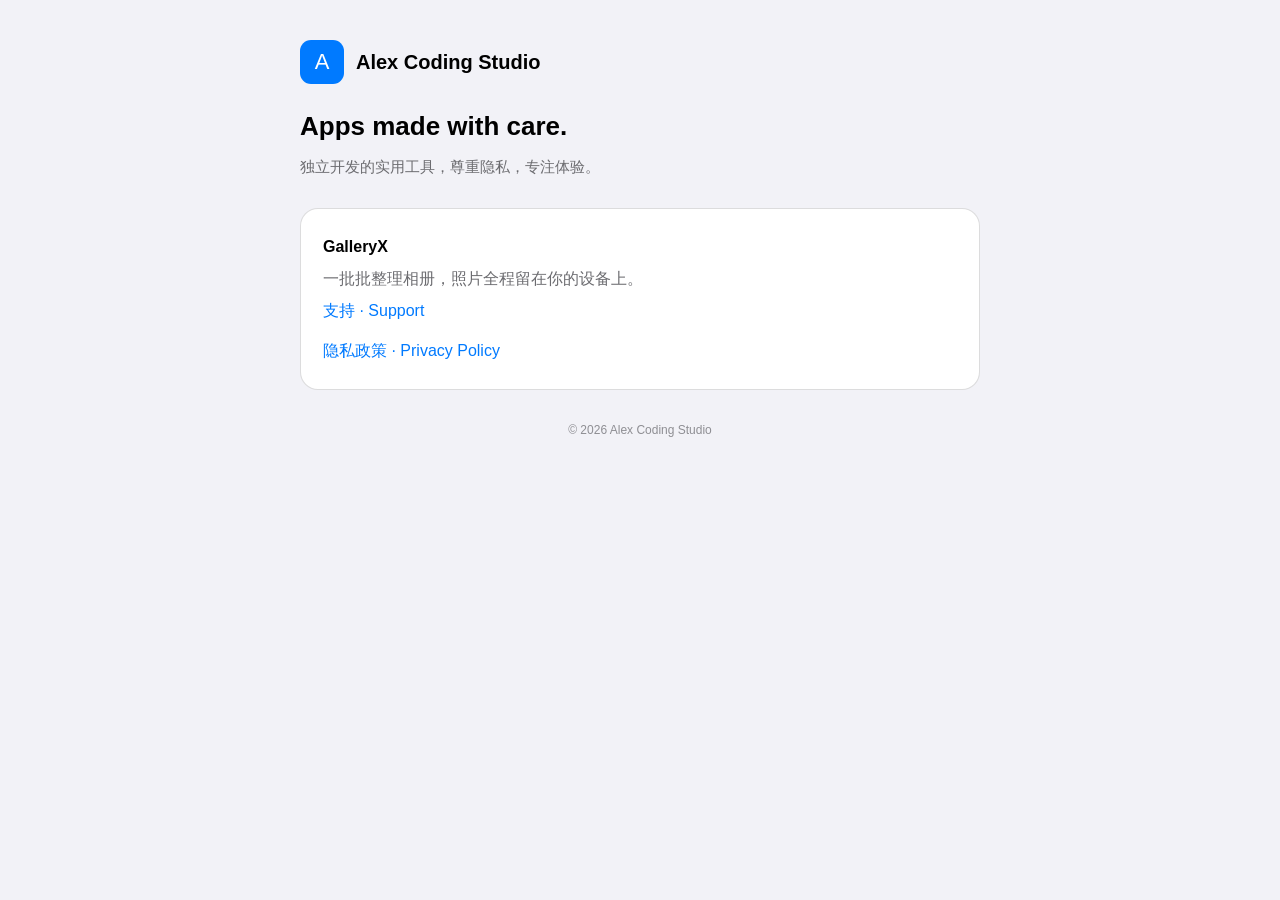
==== index.html @ 280e97a8 "Launch Alex Coding Studio support site" ====
<!doctype html>
<html lang="zh">
<head>
  <meta charset="utf-8">
  <meta name="viewport" content="width=device-width, initial-scale=1">
  <title>Alex Coding Studio</title>
  <link rel="stylesheet" href="/assets/site.css">
</head>
<body>
  <main class="wrap">
    <div class="brand"><div class="mark">A</div><b>Alex Coding Studio</b></div>
    <h1>Apps made with care.</h1>
    <p class="sub">独立开发的实用工具，尊重隐私，专注体验。</p>

    <section class="card">
      <h2>GalleryX</h2>
      <p>一批批整理相册，照片全程留在你的设备上。</p>
      <div class="links">
        <a href="/galleryx/support/">支持 · Support</a>
        <a href="/galleryx/privacy/">隐私政策 · Privacy Policy</a>
      </div>
    </section>

    <footer>© 2026 Alex Coding Studio</footer>
  </main>
</body>
</html>
---- assets/site.css ----
:root {
  color-scheme: light dark;
  --paper: #f2f2f7;
  --surface: #ffffff;
  --ink: #000000;
  --muted: #6c6c70;
  --faint: #8e8e93;
  --brand: #007aff;
  --line: rgba(60, 60, 67, 0.18);
}

@media (prefers-color-scheme: dark) {
  :root {
    --paper: #000000;
    --surface: #1c1c1e;
    --ink: #ffffff;
    --muted: #aeaeb2;
    --faint: #8e8e93;
    --brand: #0a84ff;
    --line: rgba(84, 84, 88, 0.65);
  }
}

* {
  box-sizing: border-box;
}

body {
  margin: 0;
  padding: 40px 20px 64px;
  background: var(--paper);
  color: var(--ink);
  font: 16px/1.75 -apple-system, BlinkMacSystemFont, "Segoe UI", "PingFang SC", Roboto, sans-serif;
}

.wrap {
  max-width: 680px;
  margin: 0 auto;
}

.brand {
  display: flex;
  align-items: center;
  gap: 12px;
  margin-bottom: 8px;
}

.mark {
  display: flex;
  width: 44px;
  height: 44px;
  flex: 0 0 auto;
  align-items: center;
  justify-content: center;
  border-radius: 11px;
  background: var(--brand);
  color: #ffffff;
  font-size: 22px;
}

.brand b {
  font-size: 20px;
  font-weight: 600;
}

h1 {
  margin: 20px 0 4px;
  font-size: 26px;
  font-weight: 600;
}

.sub {
  margin: 0 0 28px;
  color: var(--muted);
  font-size: 15px;
}

.card {
  margin-bottom: 22px;
  padding: 24px 22px;
  border: 0.5px solid var(--line);
  border-radius: 18px;
  background: var(--surface);
}

.lead {
  margin: 0 0 20px;
  color: var(--ink);
}

h2 {
  margin: 22px 0 4px;
  font-size: 16px;
  font-weight: 600;
}

h2:first-of-type {
  margin-top: 0;
}

p {
  margin: 0 0 4px;
  color: var(--muted);
}

a {
  color: var(--brand);
  text-decoration: none;
}

a:hover {
  text-decoration: underline;
}

.lang {
  margin: 0 0 10px;
  color: var(--faint);
  font-size: 12px;
  letter-spacing: 0.06em;
  text-transform: uppercase;
}

.contact {
  display: inline-block;
  margin-top: 14px;
  font-weight: 600;
}

.links {
  display: grid;
  gap: 12px;
}

footer {
  margin-top: 30px;
  color: var(--faint);
  font-size: 12px;
  text-align: center;
}
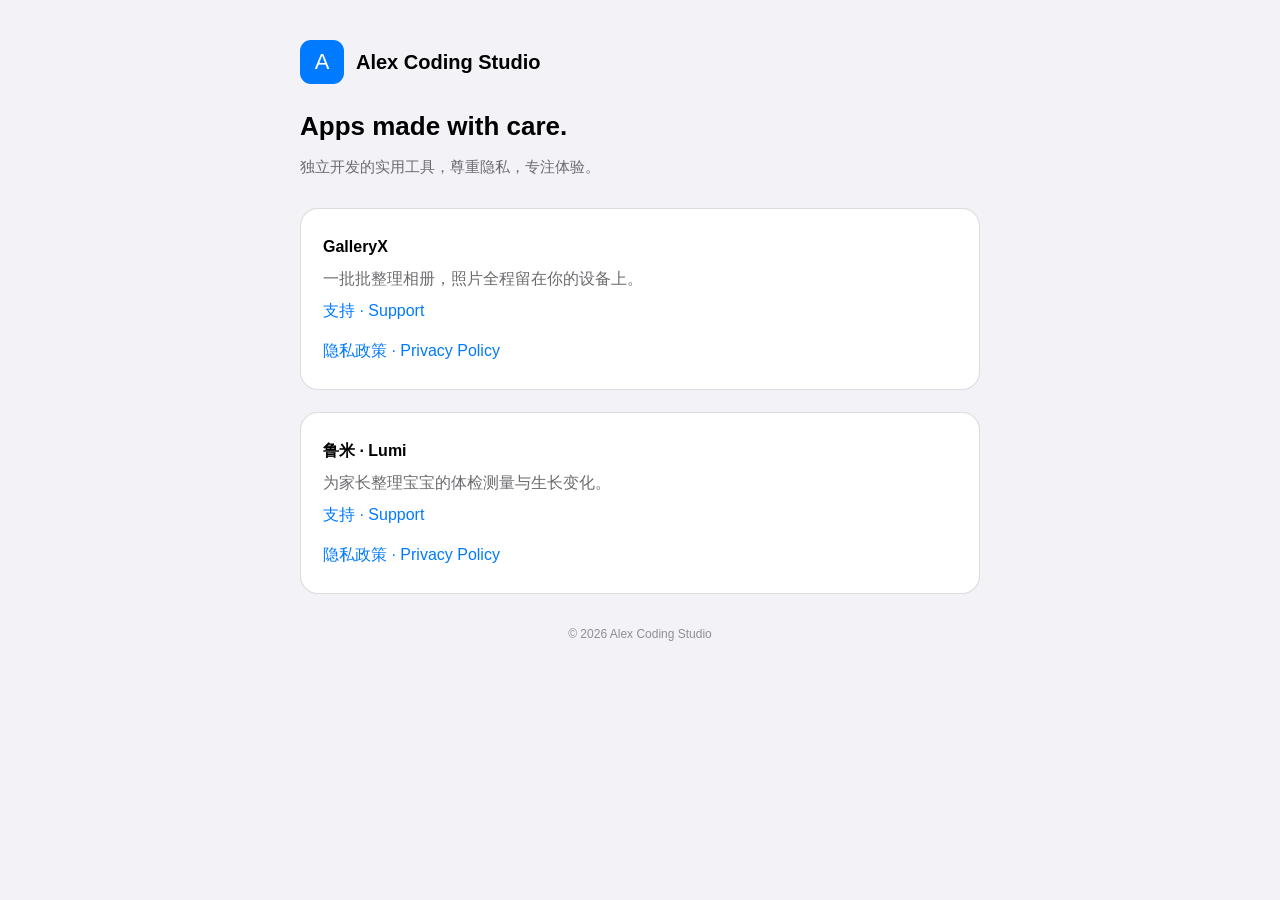
==== commit 8883a848: "为鲁米添加中英文支持与隐私政策页面" ====
--- a/index.html
+++ b/index.html
@@ -21,6 +21,15 @@
       </div>
     </section>
 
+    <section class="card">
+      <h2>鲁米 · Lumi</h2>
+      <p>为家长整理宝宝的体检测量与生长变化。</p>
+      <div class="links">
+        <a href="/lumi/support/">支持 · Support</a>
+        <a href="/lumi/privacy/">隐私政策 · Privacy Policy</a>
+      </div>
+    </section>
+
     <footer>© 2026 Alex Coding Studio</footer>
   </main>
 </body>
